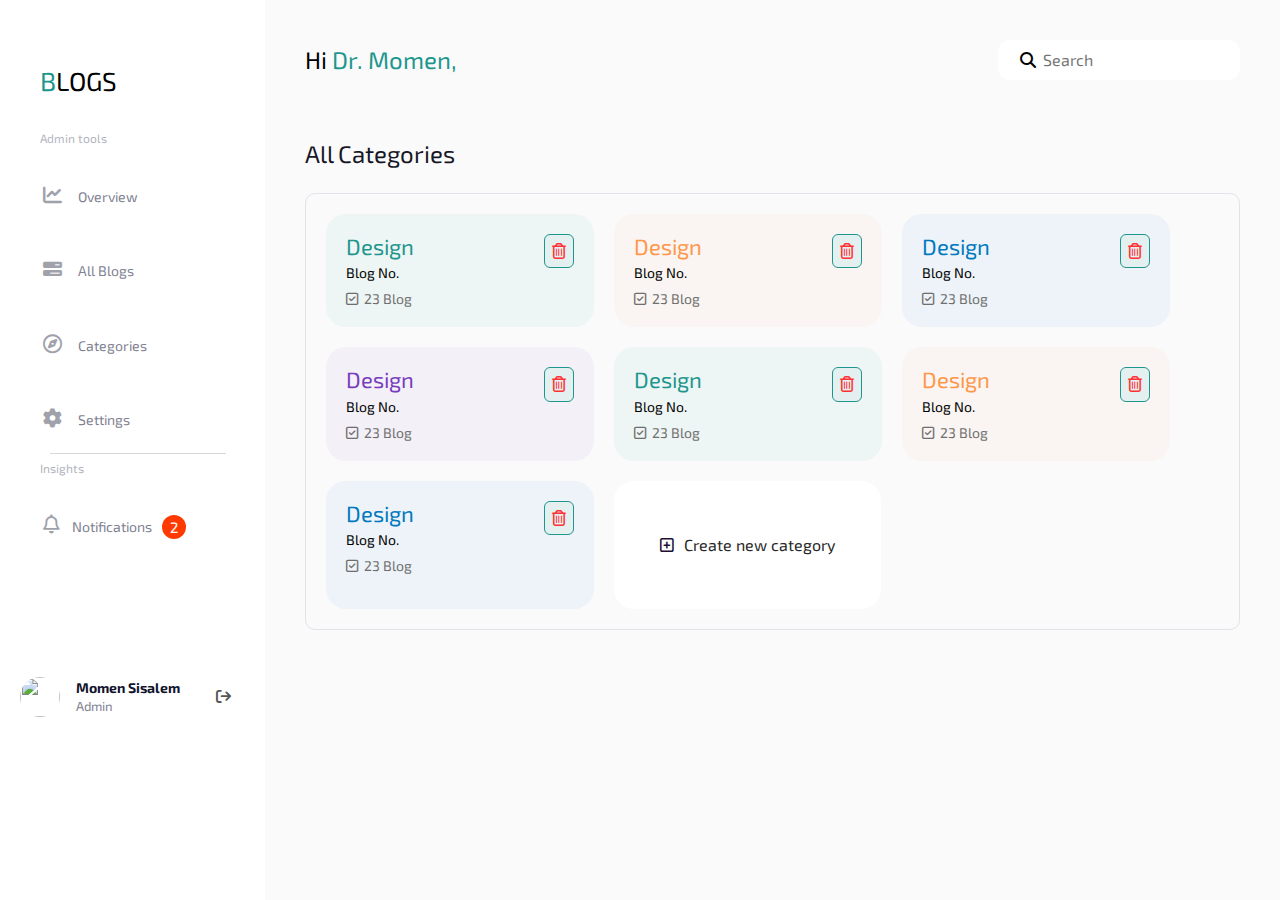
==== page/index.html @ 21172695 "edit direction" ====
<!DOCTYPE html>
<html lang="en">

<head>
    <meta charset="UTF-8">
    <meta name="viewport" content="width=device-width, initial-scale=1.0">
    <title>C-Panel</title>
    <link rel="stylesheet" href="https://cdnjs.cloudflare.com/ajax/libs/font-awesome/6.4.2/css/all.min.css">
    <!-- Font Awosom -->
    <link rel="stylesheet" href="../css/normalize.css">
    <!-- For Rest all Css Proparty -->
    <!-- Main Css File -->
    <link rel="stylesheet" href="../css/C-Panel.css">
    <!-- Secondery Css Fil -->
    <link rel="stylesheet" href="../css/Category.css">
</head>

<body>
    <div class="container">
        <!-- Start Header  -->
        <header>
            <!-- Start Nav -->
            <nav>
                <h1><span>B</span>LOGS</h1>
                <h4>Admin tools</h4>
                <ul class="first-ul">
                    <li>
                        <i class="fa-solid fa-chart-line"></i>
                        <a href="Blogs.html">Overview</a>
                    </li>
                    <li>
                        <i class="fa-solid fa-bars-progress"></i>
                        <a href="Add Blog.html">All Blogs</a>
                    </li>
                    <li>
                        <i class="fa-regular fa-compass"></i>
                        <a href="Category.html">Categories</a>
                    </li>
                    <li>
                        <i class="fa-solid fa-gear"></i>
                        <a href="Add Blog.html">Settings</a>
                    </li>
                </ul>
                <h4>Insights</h4>
                <ul class="second-ul">
                    <li>
                        <i class="fa-regular fa-bell"></i>
                        <a href="#">Notifications <span>2</span></a>
                    </li>
                </ul>
                <div class="logout">
                    <img src="image/curiosity brain-pana.png" alt="">
                    <div class="text-content">
                        <h3>Momen Sisalem</h3>
                        <p>Admin</p>
                    </div>
                    <i class="fa-solid fa-arrow-right-from-bracket"></i>
                </div>
            </nav>
            <!-- End Nav -->
        </header>
        <!-- End Header  -->
        <main>
            <!-- Start Main content -->
            <!-- Start Head Section -->
            <div class="head">
                <div class="text-content">
                    <p>Hi <span>Dr. Momen,</span></p>
                    <form action="">
                        <i class="fa-solid fa-magnifying-glass"></i>
                        <input type="text" placeholder="Search">
                    </form>
                </div>
            </div>
            <!-- End Head Section -->
            <!-- Start Category Section -->
            <div class="category">
                <h4>All Categories</h4>
                <div class="boxs">
                    <div class="box-1">
                        <div class="text-content">
                            <h3>Design</h3>
                            <p>Blog No.</p>
                            <p><i class="fa-regular fa-square-check"></i>23 Blog</p>
                        </div>
                        <a href="Delete Blog.html"><i class="fa-regular fa-trash-can"></i></a>
                    </div>
                    <div class="box-2">
                        <div class="text-content">
                            <h3>Design</h3>
                            <p>Blog No.</p>
                            <p><i class="fa-regular fa-square-check"></i>23 Blog</p>
                        </div>
                        <a href="Delete Blog.html"><i class="fa-regular fa-trash-can"></i></a>
                    </div>
                    <div class="box-3">
                        <div class="text-content">
                            <h3>Design</h3>
                            <p>Blog No.</p>
                            <p><i class="fa-regular fa-square-check"></i>23 Blog</p>
                        </div>
                        <a href="Delete Blog.html"><i class="fa-regular fa-trash-can"></i></a>
                    </div>
                    <div class="box-4">
                        <div class="text-content">
                            <h3>Design</h3>
                            <p>Blog No.</p>
                            <p><i class="fa-regular fa-square-check"></i>23 Blog</p>
                        </div>
                        <a href="Delete Blog.html"><i class="fa-regular fa-trash-can"></i></a>
                    </div>
                    <div class="box-1">
                        <div class="text-content">
                            <h3>Design</h3>
                            <p>Blog No.</p>
                            <p><i class="fa-regular fa-square-check"></i>23 Blog</p>
                        </div>
                        <a href="Delete Blog.html"><i class="fa-regular fa-trash-can"></i></a>
                    </div>
                    <div class="box-2">
                        <div class="text-content">
                            <h3>Design</h3>
                            <p>Blog No.</p>
                            <p><i class="fa-regular fa-square-check"></i>23 Blog</p>
                        </div>
                        <a href="Delete Blog.html"><i class="fa-regular fa-trash-can"></i></a>
                    </div>
                    <div class="box-3">
                        <div class="text-content">
                            <h3>Design</h3>
                            <p>Blog No.</p>
                            <p><i class="fa-regular fa-square-check"></i>23 Blog</p>
                        </div>
                        <a href="Delete Blog.html"><i class="fa-regular fa-trash-can"></i></a>
                    </div>
                    <div class="box-5">
                        <div class="text-content">
                            <a href=""><i class="fa-regular fa-square-plus"></i></a>
                            <p>Create new category</p>
                        </div>
                    </div>
                </div>
            </div>
            <!-- End Category Section -->
            <!-- End Main content -->
        </main>
    </div>
</body>

</html>
---- css/C-Panel.css ----
@import url('https://fonts.googleapis.com/css2?family=Exo+2:wght@300;400;500;700&family=Inter:wght@300;500;700;800&family=Josefin+Sans:wght@100;200;300;400;500;600;700&family=Lato:wght@300;400;700&family=Playfair+Display:wght@400;500;700;800&family=Poppins:wght@300;400;700;900&family=Quicksand:wght@300;400;500;600;700&family=Roboto:wght@300;400;500;700;900&family=Work+Sans:wght@200;300;400;500;700;800&family=Zen+Kaku+Gothic+Antique:wght@300;400;500;700;900&display=swap');

:root {
    --primary-color: #1D968D;
}

* {
    margin: 0;
    padding: 0;
    box-sizing: border-box;
    font-family: 'Exo 2', sans-serif;
}

html {
    scroll-behavior: smooth;
}

body {
    background-color: #FAFAFB;
}

ul {
    list-style-type: none;
}

.container {
    display: flex;
}


nav {
    padding: 49px 14px 67px 20px;
    background-color: white;
    overflow: hidden;
    width: fit-content;
    height: 100vh;
}

@media (max-width:767px) {
    nav {
        padding: 0;
        width: 60px;
    }
}

nav h1 {
    font-size: 26px;
    margin-left: 20px;
    font-weight: 400;
    margin-bottom: 36px;
}

@media (max-width:767px) {
    nav h1 {
        margin-left: 15px;
        font-size: 12px;
        margin-bottom: 15px;
    }
}

nav h1 span {
    color: var(--primary-color);
}

nav h4 {
    font-size: 12px;
    color: #B2B3BD;
    margin-left: 20px;
    font-weight: 400;
    margin-bottom: 25px;
    margin-top: 18px;
}

@media (max-width:767px) {
    nav h4 {
        display: none;
    }
}

nav .first-ul {
    display: flex;
    flex-direction: column;
    gap: 25px;
    position: relative;
}

nav .first-ul::before {
    position: absolute;
    content: "";
    bottom: -10px;
    left: 30px;
    width: 176px;
    height: 1px;
    background-color: #D8D8D8;
}

@media (max-width:767px) {
    nav .first-ul {
        gap: 20px;
    }
}

nav .first-ul li i {
    font-size: 19px;
    color: #9FA1AB;
    margin-right: 12px;
}

nav .first-ul li {
    padding: 15px 50px 15px 23px;
    border-radius: 10px;
    transition: all .3s;
}

@media (max-width:767px) {
    nav .first-ul li {
        padding: 15px 20px;
    }

    nav .first-ul li:hover i {
        color: #FFFFFF;
    }
}

nav .first-ul li a {
    text-decoration: none;
    color: #808191;
    font-size: 14px;
}

@media (max-width:767px) {
    nav .first-ul li a {
        display: none;
    }
}

nav .first-ul li:hover {
    background-color: var(--primary-color);
}

nav .first-ul li:hover a {
    color: #FFFFFF;
}

nav .second-ul {
    display: flex;
    flex-direction: column;
    position: relative;
}

@media (max-width:767px) {
    nav .second-ul {
        margin-top: 30px;
    }
}

nav .second-ul li {
    padding: 15px 50px 15px 23px;
    border-radius: 10px;
    transition: all .3s;
    display: flex;
}

@media (max-width:767px) {
    nav .second-ul li {
        padding: 15px 20px;
    }
}

nav .second-ul li:hover {
    background-color: var(--primary-color);
}

nav .second-ul li i {
    font-size: 19px;
    color: #9FA1AB;
    margin-right: 12px;
}

@media (max-width:767px) {
    nav .second-ul li i {
        margin-right: 0;
        /* color: white; */
    }

    nav .second-ul li:hover i {
        color: white;
    }

    nav .second-ul li span {
        border-radius: 50%;
        padding: 10px;
        font-size: 15px;
        width: 10px;
        height: 10px;
        background-color: #FF3A00;
        color: white;
        display: flex;
        justify-content: center;
        align-items: center;
        transform: translate(-8px, -10px);
        -webkit-transform: translate(-8px, -10px);
        -moz-transform: translate(-8px, -10px);
        -ms-transform: translate(-8px, -10px);
        -o-transform: translate(-8px, -10px);
    }
}

nav .second-ul li a {
    text-decoration: none;
    color: #808191;
    font-size: 14px;
    display: flex;
    align-items: center;
    gap: 10px;
}

@media (max-width:767px) {
    nav .second-ul li a {
        display: none;
    }
}

nav .second-ul li a span {
    border-radius: 50%;
    padding: 12px;
    font-size: 15px;
    width: 15px;
    height: 15px;
    background-color: #FF3A00;
    color: white;
    display: flex;
    justify-content: center;
    align-items: center;
}

nav .second-ul li:hover a {
    color: #FFFFFF;
}

nav .logout {
    display: flex;
    align-items: center;
    margin-top: 120px;
    gap: 16px;
}

@media (max-width:767px) {
    nav .logout {
        flex-direction: column;
        margin-top: 200px;
    }
}

nav .logout img {
    width: 40px;
    height: 40px;
    border-radius: 50%;
    -webkit-border-radius: 50%;
    -moz-border-radius: 50%;
    -ms-border-radius: 50%;
    -o-border-radius: 50%;
}

@media (max-width:767px) {
    nav .logout img {
        display: none;
    }
}

nav .logout .text-content {
    display: flex;
    flex-direction: column;
    gap: 2px;
}

@media (max-width:767px) {
    nav .logout .text-content {
        display: none;
    }
}

nav .logout .text-content h3 {
    font-size: 14px;
    color: #11142D;
}

nav .logout .text-content p {
    font-size: 13px;
    color: #808191;
}

nav .logout i {
    color: #565656;
    font-size: 15px;
    border-radius: 10px;
    transition: all .3s;
    padding: 15px 20px;

}

@media (max-width:767px) {
    nav .logout i:hover {
        padding: 15px 20px;
        color: #FFFFFF;
        background-color: var(--primary-color);
    }
}

/* Start Main Content */
main {
    padding-left: 50px;
    padding-right: 141px;
    flex: 1;
}

@media (max-width:992px) {
    main {
        padding-left: 30px;
        padding-right: 30px;
    }
}

@media (max-width:767px) {
    main {
        padding-left: 20px;
        padding-right: 20px;
    }
}

.head {
    margin-top: 40px;
}

.head .text-content {
    display: flex;
    justify-content: space-between;
    align-items: center;
}

.head .text-content p {
    font-size: 24px;
}

@media (max-width:767px) {
    .head .text-content p {
        font-size: 14px;
    }
}

.head .text-content p span {
    color: var(--primary-color);
}

.head .text-content form {
    position: relative;
}

.head .text-content form i {
    position: absolute;
    top: 50%;
    left: 30px;
    transform: translate(-50%, -50%);
    -webkit-transform: translate(-50%, -50%);
    -moz-transform: translate(-50%, -50%);
    -ms-transform: translate(-50%, -50%);
    -o-transform: translate(-50%, -50%);
}

.head .text-content form input {
    padding-block: 11px;
    border-radius: 12px;
    padding-left: 45px;
    border: none;
}

@media (max-width:767px) {
    .head .text-content form input {
        padding-block: 5px;
    }
}

.head .text-content form input:focus {
    outline: none;
}

.head .text-content form input:focus::placeholder {
    opacity: 0;
    transition: all .3s;
}

/* End Main Content */
/* Start Table Section */
.head-table {
    margin-top: 60px;
    position: relative;
}

@media (max-width:767px) {
    .head-table {
        margin-top: 30px;
    }
}

.head-table p {
    font-size: 24px;
    margin-bottom: 10px;
}

@media (max-width:767px) {
    .head-table p {
        font-size: 18px;
    }
}

.head-table .control {
    display: flex;
    justify-content: space-between;
    align-items: center;
}

@media (max-width:992px) {
    .head-table .control {
        flex-wrap: wrap;
        gap: 20px;
    }
}

@media (max-width:767px) {
    .head-table .control {
        flex-wrap: wrap;
        gap: 20px;
    }
}

.head-table .all-control {
    display: flex;
    align-items: center;
    gap: 15px;
}

@media (max-width:992px) {
    .head-table .all-control {
        width: 100%;
        justify-content: space-between;
    }
}

@media (max-width:767px) {
    .head-table .all-control {
        display: flex;
        flex-wrap: wrap;
        justify-content: space-between;
        align-items: flex-start;
        width: 100%;
    }
}

.head-table .all-control i:nth-of-type(1) {
    color: #92929D;
    background-color: #FFFFFF;
    border-radius: 10px;
    padding: 9px 10px;
    display: flex;
    align-items: center;
    justify-content: center;
    font-size: 20px;
}

.head-table .all-control .Date-selcte,
.head-table .all-control .category-select {
    outline: none;
    padding: 6px 78px 6px 15px;
    font-size: 16px;
    border: none;
    border-radius: 6px;
    appearance: 0;
    -webkit-appearance: none;
    -moz-appearance: none;
    -ms-appearance: none;
    -o-appearance: none;
}


.head-table .all-control i:nth-of-type(2) {
    color: #FF3333;
    background-color: #FFFFFF;
    border-radius: 10px;
    padding: 10px 11px;
    display: flex;
    align-items: center;
    justify-content: center;
    font-size: 20px;
}

.head-table .control button {
    font-size: 16px;
    border-radius: 10px;
    background-color: var(--primary-color);
    color: #FFFFFF;
    padding: 8px 20px;
    border: none;
}

@media (max-width:992px) {
    .head-table .control button {
        width: 100%;
    }
}

@media (max-width:767px) {
    .head-table .control button {
        width: 100%;
    }
}

/* End Table Section */
/* Start Table */
table {
    background-color: #FFFFFF;
    width: 100%;
    margin-top: 30px;
}

table thead th {
    text-align: start;
    font-size: 14px;
    padding: 15px 52px 15px 0;
    font-weight: 400;
    border-bottom: 1px solid #EBEFF2;
}

@media (max-width:767px) {
    table thead th {
        padding: 15px 7px;
    }
}

table tbody td {
    padding: 14px 25px 14px 0;
    border-bottom: 1px solid #EBEFF2;
    /* text-align: start; */
}

@media (max-width:767px) {
    table tbody td {
        padding: 14px 4px;
    }
}

table tbody td:nth-of-type(1),
table thead th:nth-of-type(1) {
    padding: 16px 24px;
}

@media (max-width:767px) {

    table tbody td:nth-of-type(1),
    table thead th:nth-of-type(1) {
        padding: 8px 12px;
    }
}

table thead th:nth-of-type(2) {
    padding-left: 0;
}

table tbody td:nth-of-type(2),
table tbody td:nth-of-type(3),
table tbody td:nth-of-type(4),
table tbody td:nth-of-type(5) {
    font-size: 14px;
    color: #707683;
}

@media (max-width:767px) {

    table tbody td:nth-of-type(2),
    table tbody td:nth-of-type(3),
    table tbody td:nth-of-type(4),
    table tbody td:nth-of-type(5) {
        font-size: 12px;
    }
}

table tbody td:nth-of-type(2) {
    color: #323C47;
}

table tbody td button {
    font-size: 13px;
    border: none;
    padding-top: 5px;
    padding-bottom: 5px;
    padding-right: 9px;
    border-radius: 4px;
    background-color: #FFF4EC;
    color: #FF974A;
}

table tbody td .design {
    padding: 5px 15px;
    border-radius: 4px;
    background-color: rgba(29, 150, 131, 10%);
    color: #1D968D;
}

table tbody .icon {
    display: flex;
    gap: 10px;
}

table tbody .icon i:nth-of-type(1) {
    border-radius: 10px;
    background-color: #FAFAFB;
    color: #1D968D;
    padding: 10px;
    font-size: 18px;
}

table tbody .icon i:nth-of-type(2) {
    border-radius: 10px;
    background-color: #FAFAFB;
    color: #FF3333;
    padding: 10px;
    font-size: 18px;
}

/* End Table */
---- css/Category.css ----
@import url('https://fonts.googleapis.com/css2?family=Exo+2:wght@300;400;500;700&family=Inter:wght@300;500;700;800&family=Josefin+Sans:wght@100;200;300;400;500;600;700&family=Lato:wght@300;400;700&family=Playfair+Display:wght@400;500;700;800&family=Poppins:wght@300;400;700;900&family=Quicksand:wght@300;400;500;600;700&family=Roboto:wght@300;400;500;700;900&family=Work+Sans:wght@200;300;400;500;700;800&family=Zen+Kaku+Gothic+Antique:wght@300;400;500;700;900&display=swap');

:root {
    --primary-color: #1D968D;
}

* {
    margin: 0;
    padding: 0;
    box-sizing: border-box;
    font-family: 'Exo 2', sans-serif;
}

html {
    scroll-behavior: smooth;
}

body {
    background-color: #FAFAFB;
}

/* Start Section Category  */
main {
    padding-left: 40px;
    padding-right: 40px;
}

.category {
    margin-top: 60px;
}

.category h4 {
    font-size: 24px;
    color: #171725;
    margin-bottom: 25px;
    font-weight: 400;
}

.category .boxs {
    padding: 20px;
    border: 1px solid #E2E2EA;
    border-radius: 10px;
    display: flex;
    flex-wrap: wrap;
    gap: 20px;

}

.category .boxs .box-1,
.category .boxs .box-2,
.category .boxs .box-3,
.category .boxs .box-4 {
    background-color: rgba(29, 150, 141, 5%);
    border-radius: 20px;
    padding: 20px;
    display: flex;
    justify-content: space-between;
    gap: 130px;
    width: fit-content;
    align-items: start;
}

@media (max-width:992px) {

    .category .boxs .box-1,
    .category .boxs .box-2,
    .category .boxs .box-3,
    .category .boxs .box-4 {
        flex: 1;
    }
}

.category .boxs .box-2 {
    background-color: rgba(255, 151, 74, 5%);
}

.category .boxs .box-3 {
    background-color: rgba(0, 121, 191, 5%);
}

.category .boxs .box-4 {
    background-color: rgba(120, 61, 189, 5%);
}

.category .boxs .box-1 .text-content h3,
.category .boxs .box-2 .text-content h3,
.category .boxs .box-3 .text-content h3,
.category .boxs .box-4 .text-content h3 {
    font-size: 22px;
    font-weight: 400;
    margin-bottom: 6px;
    color: var(--primary-color);
}

.category .boxs .box-2 .text-content h3 {
    color: #FF974A;
}

.category .boxs .box-3 .text-content h3 {
    color: #0079BF;
}

.category .boxs .box-4 .text-content h3 {
    color: #783DBD;
}

.category .boxs .box-1 .text-content p:nth-of-type(1),
.category .boxs .box-2 .text-content p:nth-of-type(1),
.category .boxs .box-3 .text-content p:nth-of-type(1),
.category .boxs .box-4 .text-content p:nth-of-type(1) {
    font-size: 14px;
    margin-bottom: 10px;
}

.category .boxs .box-1 .text-content p:nth-of-type(2),
.category .boxs .box-2 .text-content p:nth-of-type(2),
.category .boxs .box-3 .text-content p:nth-of-type(2),
.category .boxs .box-4 .text-content p:nth-of-type(2) {
    font-size: 14px;
    color: #6F6F6F;
}

.category .boxs .box-1 .text-content p:nth-of-type(2) i,
.category .boxs .box-2 .text-content p:nth-of-type(2) i,
.category .boxs .box-3 .text-content p:nth-of-type(2) i,
.category .boxs .box-4 .text-content p:nth-of-type(2) i {
    margin-right: 6px;
}

.category .boxs .box-1>a,
.category .boxs .box-2>a,
.category .boxs .box-3>a,
.category .boxs .box-4>a {
    border-radius: 6px;
    border: 1px solid var(--primary-color);
    background-color: #E4F0F0;
    color: #FF3333;
    padding: 7px;
    font-size: 16px;
}

.category .boxs .box-2>i {
    background-color: #FBF0E9;
    border: 1px solid #FF974A;
}

.category .boxs .box-3>i {
    background-color: #E1EDF6;
    border: 1px solid #0079BF;
}

.category .boxs .box-4>i {
    background-color: rgba(121, 61, 189, 10%);
    border: 1px solid #783DBD;
}

.category .boxs .box-5 {
    padding: 55px 46px;
    background-color: #FFFFFF;
    border-radius: 20px;
    width: 267px;
}

.category .boxs .box-5 .text-content {
    display: flex;
    align-items: center;
    justify-content: center;
}

.category .boxs .box-5 i {
    color: #200E32;
    font-size: 16px;
    margin-right: 10px;
}

.category .boxs .box-5 p {
    font-size: 16px;
    color: #272727;
}

@media (max-width:992px) {
    .category .boxs .box-5 {
        /* flex: 1; */
        width: 100%;
    }
}

/* End Section Category  */
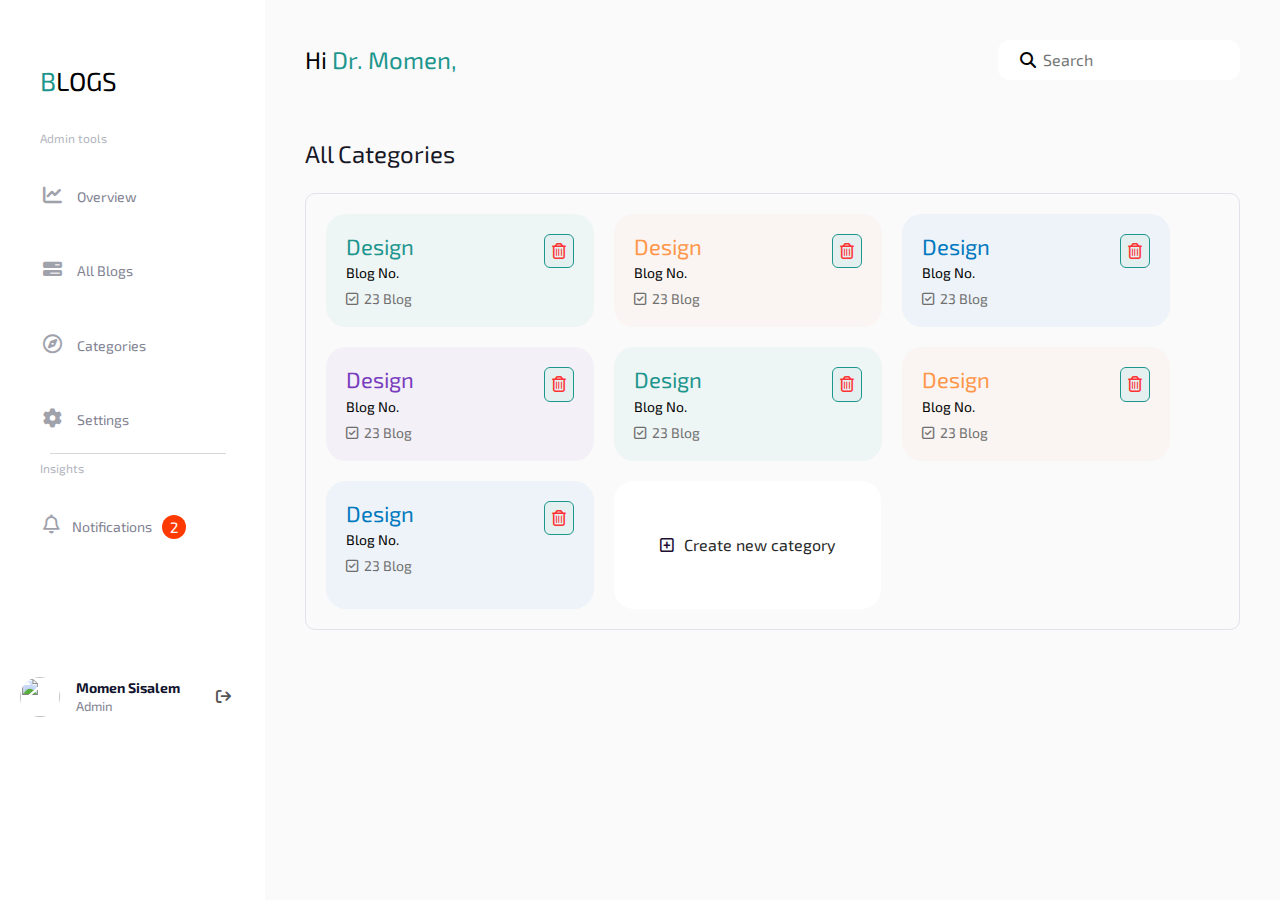
==== commit eb609909: "eidt nav" ====
--- a/page/index.html
+++ b/page/index.html
@@ -25,20 +25,24 @@
                 <h4>Admin tools</h4>
                 <ul class="first-ul">
                     <li>
-                        <i class="fa-solid fa-chart-line"></i>
-                        <a href="Blogs.html">Overview</a>
+                        <a href="Blogs.html">
+                            <i class="fa-solid fa-chart-line"></i>
+                            Overview</a>
                     </li>
                     <li>
-                        <i class="fa-solid fa-bars-progress"></i>
-                        <a href="Add Blog.html">All Blogs</a>
+                        <a href="Add Blog.html">
+                            <i class="fa-solid fa-bars-progress"></i>
+                            All Blogs</a>
                     </li>
                     <li>
-                        <i class="fa-regular fa-compass"></i>
-                        <a href="Category.html">Categories</a>
+                        <a href="Category.html">
+                            <i class="fa-regular fa-compass"></i>
+                            Categories</a>
                     </li>
                     <li>
-                        <i class="fa-solid fa-gear"></i>
-                        <a href="Add Blog.html">Settings</a>
+                        <a href="Add Blog.html">
+                            <i class="fa-solid fa-gear"></i>
+                            Settings</a>
                     </li>
                 </ul>
                 <h4>Insights</h4>
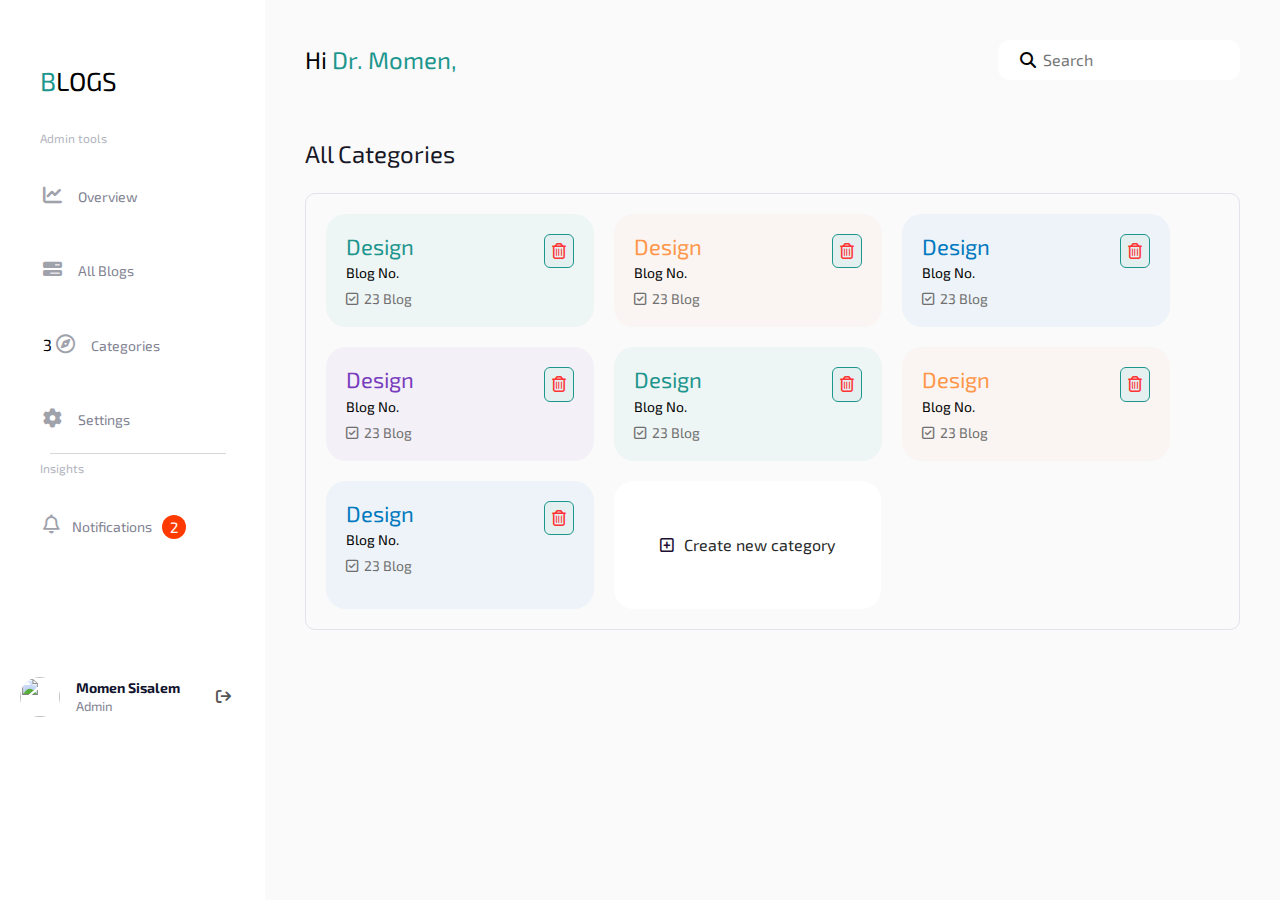
==== commit 154852aa: "edit name file" ====
--- a/page/index.html
+++ b/page/index.html
@@ -25,24 +25,20 @@
                 <h4>Admin tools</h4>
                 <ul class="first-ul">
                     <li>
-                        <a href="Blogs.html">
-                            <i class="fa-solid fa-chart-line"></i>
-                            Overview</a>
+                        <i class="fa-solid fa-chart-line"></i>
+                        <a href="Blogs.html">Overview</a>
                     </li>
                     <li>
-                        <a href="Add Blog.html">
-                            <i class="fa-solid fa-bars-progress"></i>
-                            All Blogs</a>
+                        <i class="fa-solid fa-bars-progress"></i>
+                        <a href="Add Blog.html">All Blogs</a>
+                    </li>
+                    <li>3
+                        <i class="fa-regular fa-compass"></i>
+                        <a href="Category.html">Categories</a>
                     </li>
                     <li>
-                        <a href="Category.html">
-                            <i class="fa-regular fa-compass"></i>
-                            Categories</a>
-                    </li>
-                    <li>
-                        <a href="Add Blog.html">
-                            <i class="fa-solid fa-gear"></i>
-                            Settings</a>
+                        <i class="fa-solid fa-gear"></i>
+                        <a href="Add Blog.html">Settings</a>
                     </li>
                 </ul>
                 <h4>Insights</h4>
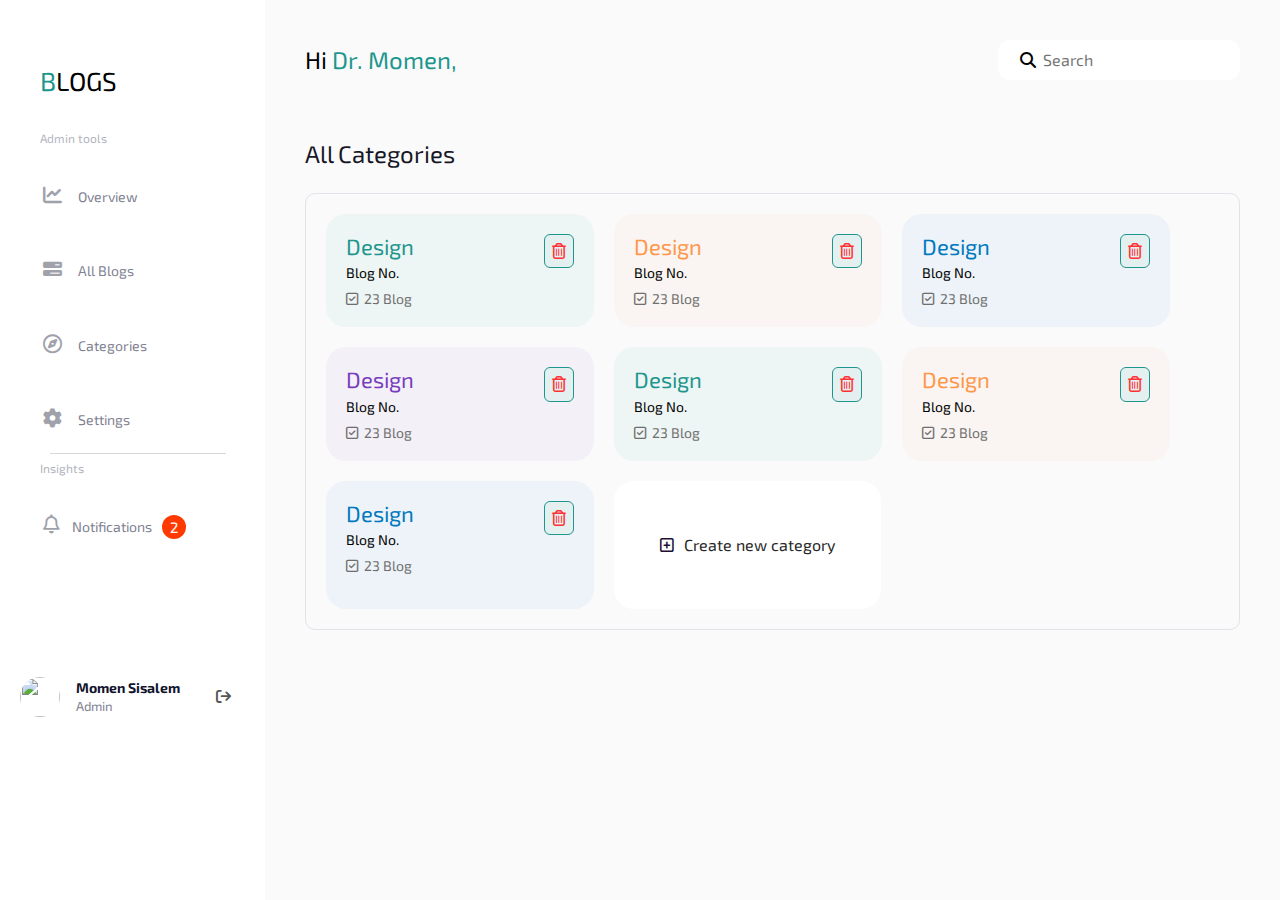
==== commit e7aa9d6f: "." ====
--- a/page/index.html
+++ b/page/index.html
@@ -32,7 +32,7 @@
                         <i class="fa-solid fa-bars-progress"></i>
                         <a href="Add Blog.html">All Blogs</a>
                     </li>
-                    <li>3
+                    <li>
                         <i class="fa-regular fa-compass"></i>
                         <a href="Category.html">Categories</a>
                     </li>
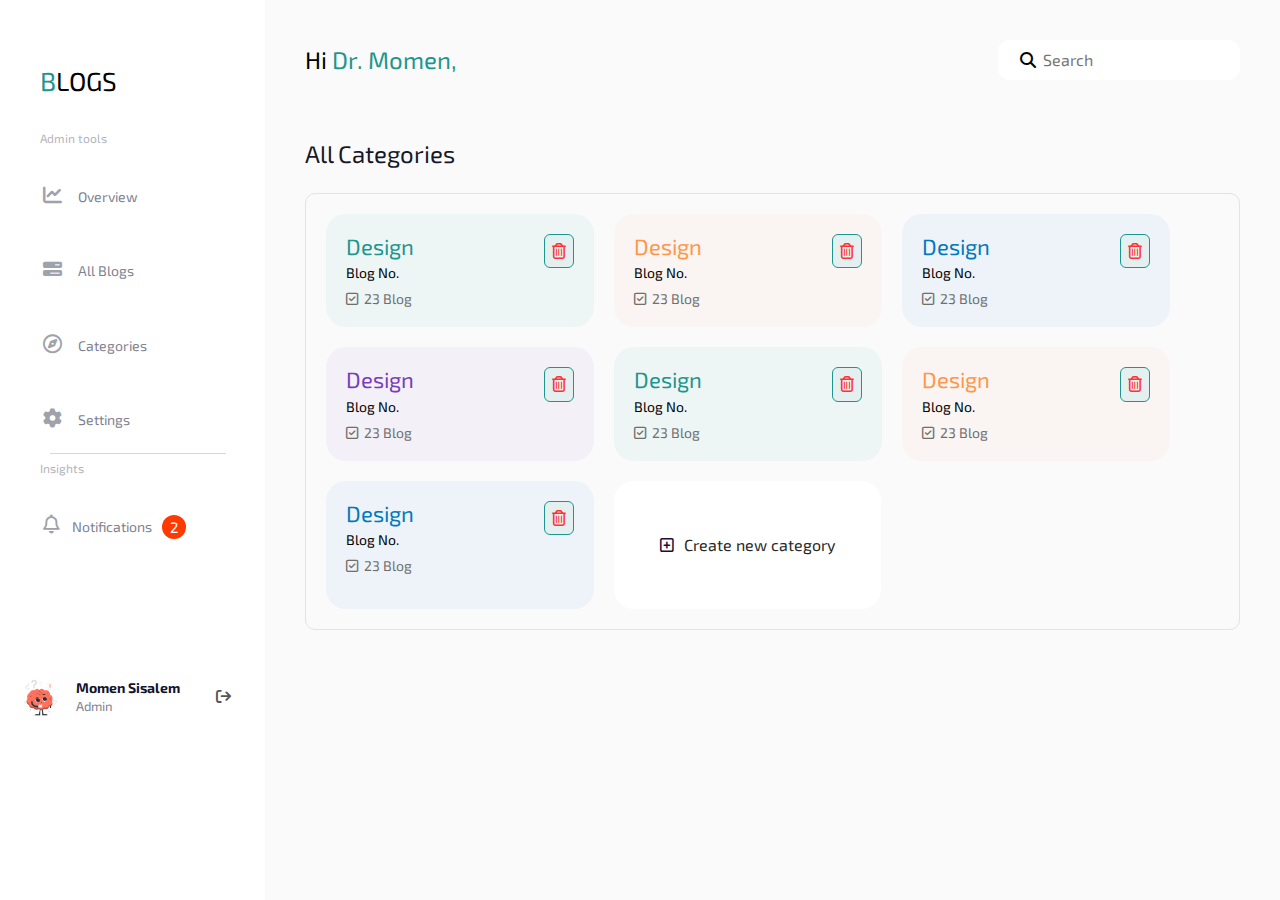
==== commit 05188bb8: "change direction fo image" ====
--- a/page/index.html
+++ b/page/index.html
@@ -49,7 +49,7 @@
                     </li>
                 </ul>
                 <div class="logout">
-                    <img src="image/curiosity brain-pana.png" alt="">
+                    <img src="../image/curiosity brain-pana.png" alt="">
                     <div class="text-content">
                         <h3>Momen Sisalem</h3>
                         <p>Admin</p>
